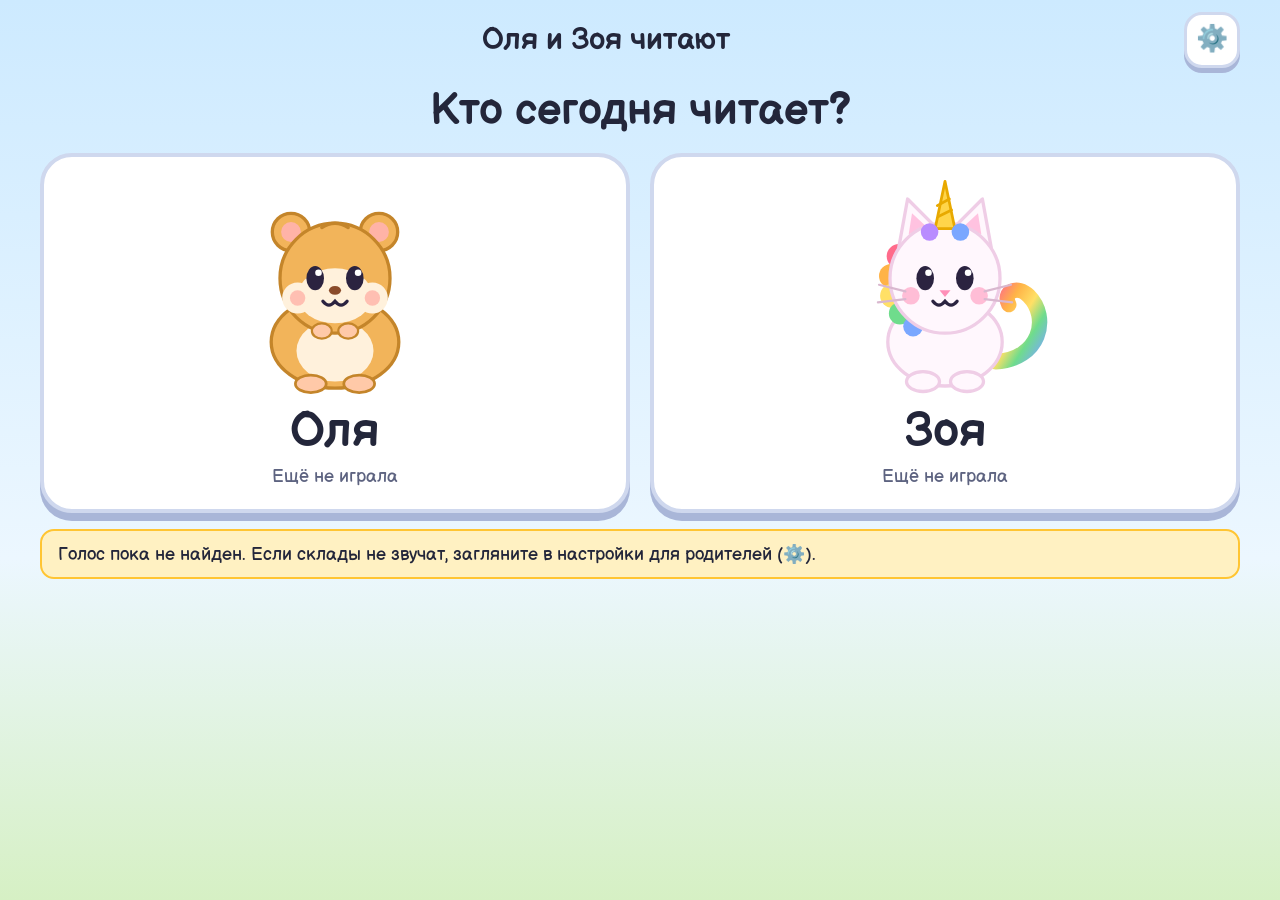
==== index.html @ c6ba05d4 "Add family reading game for Olya and Zoya, rewrite spec as family version The spec drops payment, ac" ====
<!doctype html>
<html lang="ru">
<head>
<meta charset="utf-8">
<meta name="viewport" content="width=device-width, initial-scale=1, viewport-fit=cover">
<meta name="theme-color" content="#cdeaff">
<meta name="apple-mobile-web-app-capable" content="yes">
<title>Оля и Зоя читают</title>
<link rel="preconnect" href="https://fonts.googleapis.com">
<link rel="preconnect" href="https://fonts.gstatic.com" crossorigin>
<link rel="stylesheet" href="https://fonts.googleapis.com/css2?family=Andika:wght@400;700&family=Balsamiq+Sans:wght@400;700&display=swap">
<link rel="stylesheet" href="css/game.css">
</head>
<body>
<div id="app"></div>
<script src="js/sklady.js"></script>
<script src="js/words.js"></script>
<script src="js/levels.js"></script>
<script src="js/audio.js"></script>
<script src="js/store.js"></script>
<script src="js/characters.js"></script>
<script src="js/app.js"></script>
</body>
</html>
---- css/game.css ----
/* Layout: игровой стол — слева друг с тарелкой, справа рамка с кубиками-складами и картинки-тарелки; на узком экране всё в столбик. */
:root {
  color-scheme: light;
  --sky: #cdeaff;
  --sky-low: #ecf7ff;
  --meadow: #d6f0c4;
  --ink: #23263a;
  --ink-soft: #5d6380;
  --paper: #ffffff;
  --edge: #cfd8ee;
  --edge-deep: #a9b6d8;
  --sun: #ffc533;
  --sun-deep: #df9800;
  --sun-soft: #fff1c2;
  --berry: #ff5c8a;
  --berry-deep: #d13a67;
  --grass: #3db36a;
  --grass-deep: #23874a;
  --cube: #fffaf0;
  --cube-edge: #e8cc94;
  --cube-deep: #c9a463;
  --leaf-1: #15803d;
  --leaf-2: #5f9a0c;
  --stress: #111111;
  --danger: #c62f2f;
  --font-ui: 'Balsamiq Sans', 'Comic Sans MS', 'Chalkboard SE', 'Trebuchet MS', sans-serif;
  --font-read: 'Andika', 'Trebuchet MS', Verdana, sans-serif;
  --font-emoji: 'Apple Color Emoji', 'Segoe UI Emoji', 'Noto Color Emoji', sans-serif;
  --radius: 22px;
}

html, body { height: 100%; }
[hidden] { display: none !important; }

body {
  margin: 0;
  background: var(--sky-low) linear-gradient(180deg, var(--sky) 0%, var(--sky-low) 62%, var(--meadow) 100%) no-repeat fixed;
  color: var(--ink);
  font-family: var(--font-ui);
  font-size: 18px;
  padding-left: max(16px, env(safe-area-inset-left, 0px));
  padding-right: max(16px, env(safe-area-inset-right, 0px));
  -webkit-tap-highlight-color: transparent;
  -webkit-user-select: none;
  user-select: none;
  touch-action: manipulation;
  overflow-x: hidden;
}

#app { height: 100%; }

button, input, select { font: inherit; color: inherit; }
button { cursor: pointer; touch-action: manipulation; }
button:focus-visible, input:focus-visible, select:focus-visible { outline: 4px solid var(--berry); outline-offset: 3px; }
input, select { -webkit-user-select: auto; user-select: auto; }

.screen {
  max-width: 1200px;
  margin: 0 auto;
  min-height: 100%;
  box-sizing: border-box;
  padding-block: 12px 24px;
  display: flex;
  flex-direction: column;
  gap: 16px;
}

/* ---------- верхняя панель ---------- */
.topbar { display: flex; align-items: center; gap: 12px; }
.brand { font-weight: 700; font-size: clamp(22px, 3.2vw, 30px); flex: 1; text-align: center; text-wrap: balance; }
.topbar-gap { width: 56px; flex: none; }
.icon-btn {
  flex: none;
  width: 56px; height: 56px;
  border-radius: 18px;
  border: 3px solid var(--edge);
  background: var(--paper);
  box-shadow: 0 5px 0 var(--edge-deep);
  font-size: 26px; line-height: 1;
  display: grid; place-items: center;
  transition: transform .08s, box-shadow .08s;
}
.icon-btn:active { transform: translateY(4px); box-shadow: 0 1px 0 var(--edge-deep); }
.icon-btn--small { width: 48px; height: 48px; font-size: 22px; }

.screen-title { margin: 0; text-align: center; font-size: clamp(28px, 4.5vw, 44px); text-wrap: balance; }
.lead { margin: 0; text-align: center; color: var(--ink-soft); font-size: clamp(17px, 2.2vw, 21px); text-wrap: balance; }
.note { margin: 0; padding: 12px 16px; background: var(--sun-soft); border: 2px solid var(--sun); border-radius: 14px; color: var(--ink); }
.muted { color: var(--ink-soft); }

/* ---------- кнопки ---------- */
.btn {
  border: 3px solid var(--edge);
  background: var(--paper);
  border-radius: 18px;
  padding: 14px 22px;
  font-weight: 700;
  font-size: 20px;
  box-shadow: 0 5px 0 var(--edge-deep);
  transition: transform .08s, box-shadow .08s;
}
.btn:active { transform: translateY(4px); box-shadow: 0 1px 0 var(--edge-deep); }
.btn--primary { background: var(--sun); border-color: var(--sun-deep); box-shadow: 0 5px 0 var(--sun-deep); }
.btn--primary:active { box-shadow: 0 1px 0 var(--sun-deep); }
.btn--small { padding: 8px 14px; font-size: 16px; border-radius: 14px; }
.btn--danger { background: var(--danger); border-color: var(--danger); color: var(--paper); box-shadow: 0 5px 0 #8f1f1f; }

/* ---------- кубики-склады ---------- */
.mini-cubes { display: inline-flex; flex-wrap: wrap; gap: 4px; justify-content: center; }
.mini-cube {
  font-family: var(--font-read); font-weight: 700; font-size: 20px; line-height: 1;
  padding: 6px 7px 8px; min-width: 1.4em; text-align: center;
  background: var(--cube); border: 2px solid var(--cube-edge); border-radius: 8px;
  box-shadow: 0 3px 0 var(--cube-deep);
}
.mini-cube--stress { color: var(--stress); }
.mini-cube--g1 { color: var(--leaf-1); }
.mini-cube--g2 { color: var(--leaf-2); }

.cube {
  font-family: var(--font-read);
  font-weight: 700;
  font-size: clamp(26px, 6vw, 80px);
  font-size: clamp(26px, min(calc(80cqi / (var(--count, 2) * 2.25)), 13vh), 88px);
  line-height: 1;
  min-width: 1.5em;
  padding: .26em .2em .32em;
  background: var(--cube);
  border: 3px solid var(--cube-edge);
  border-radius: .22em;
  box-shadow: 0 .09em 0 var(--cube-deep);
  transition: transform .12s, background-color .12s, box-shadow .12s;
}
.cube:active { transform: translateY(.06em); box-shadow: 0 .03em 0 var(--cube-deep); }
.cube--stress { color: var(--stress); }
.cube--g1 { color: var(--leaf-1); }
.cube--g2 { color: var(--leaf-2); }
.cube.is-speaking { background: var(--sun-soft); border-color: var(--sun); transform: translateY(-.08em) scale(1.06); }
.cube--solo { font-size: clamp(64px, 20vh, 150px); min-width: 1.9em; }

/* ---------- профили ---------- */
.profiles { display: grid; grid-template-columns: repeat(auto-fit, minmax(240px, 1fr)); gap: 20px; }
.profile-card {
  display: flex; flex-direction: column; align-items: center; gap: 6px;
  padding: 20px 16px 22px;
  background: var(--paper);
  border: 4px solid var(--edge);
  border-radius: 32px;
  box-shadow: 0 8px 0 var(--edge-deep);
  transition: transform .1s, box-shadow .1s;
}
.profile-card:active { transform: translateY(6px); box-shadow: 0 2px 0 var(--edge-deep); }
.profile-critter { width: min(220px, 60%); display: block; }
.profile-name { font-size: clamp(34px, 5vw, 48px); font-weight: 700; }
.profile-meta { color: var(--ink-soft); }

/* ---------- персонаж ---------- */
.critter { position: relative; width: 100%; }
.critter-svg { display: block; width: 100%; height: auto; overflow: visible; transform-origin: 50% 92%; animation: breathe 3.2s ease-in-out infinite; }
.critter .eyes-happy, .critter .eyes-squint, .critter .mouth-open, .critter .mouth-yuck { display: none; }
.critter.is-eat .mouth-smile, .critter.is-party .mouth-smile, .critter.is-yuck .mouth-smile { display: none; }
.critter.is-eat .mouth-open, .critter.is-party .mouth-open { display: inline; }
.critter.is-eat .mouth-open { transform-box: fill-box; transform-origin: center; animation: chomp .22s ease-in-out 6 alternate; }
.critter.is-eat .critter-svg { animation: munch .45s ease-in-out 3; }
.critter.is-yuck .eyes-open, .critter.is-oops .eyes-open, .critter.is-party .eyes-open { display: none; }
.critter.is-yuck .eyes-squint, .critter.is-oops .eyes-squint { display: inline; }
.critter.is-yuck .mouth-yuck { display: inline; }
.critter.is-yuck .critter-svg { animation: shake .4s ease-in-out 3; filter: saturate(.7) hue-rotate(40deg); }
.critter.is-oops .critter-svg { animation: shake .4s ease-in-out 2; }
.critter.is-party .eyes-happy { display: inline; }
.critter.is-party .critter-svg, .critter.is-party .critter-photo { animation: hop .5s ease-in-out 4; }
.critter-mood { display: none; }
.critter--photo .critter-mood {
  display: block; position: absolute; right: -4%; top: -6%;
  font-family: var(--font-emoji); font-size: clamp(32px, 6vmin, 56px); line-height: 1;
}
.critter-photo {
  display: block; width: 100%; aspect-ratio: 1; object-fit: cover; border-radius: 50%;
  border: 6px solid var(--paper); box-shadow: 0 8px 0 var(--edge-deep);
  box-sizing: border-box; background: var(--paper);
  transform-origin: 50% 90%; animation: breathe 3.2s ease-in-out infinite;
}
.critter--photo.is-eat .critter-photo { animation: munch .45s ease-in-out 3; }
.critter--photo.is-yuck .critter-photo, .critter--photo.is-oops .critter-photo { animation: shake .4s ease-in-out 3; }

.critter-zone { position: relative; display: grid; place-items: center; }
.bubble {
  position: absolute; left: 50%; top: 0; z-index: 5;
  transform: translate(-50%, -55%) scale(.85);
  opacity: 0; pointer-events: none;
  width: max-content; max-width: min(300px, 80vw);
  padding: 10px 16px;
  background: var(--paper);
  border: 3px solid var(--edge);
  border-radius: 20px;
  box-shadow: 0 5px 0 var(--edge-deep);
  font-size: clamp(15px, 2.2vmin, 20px);
  text-align: center;
  transition: opacity .2s, transform .2s;
}
.bubble.is-on { opacity: 1; transform: translate(-50%, -55%) scale(1); }
.critter-zone--menu .bubble { left: 0; transform: translate(0, -60%) scale(.85); transform-origin: left bottom; }
.critter-zone--menu .bubble.is-on { transform: translate(0, -60%) scale(1); }
.plate {
  position: absolute; left: 50%; bottom: -2%; transform: translateX(-50%);
  width: 64%; aspect-ratio: 4 / 1;
  background: radial-gradient(ellipse at 50% 40%, var(--paper) 55%, var(--edge) 56%, var(--edge) 70%, transparent 71%);
  display: grid; place-items: center;
  font-family: var(--font-emoji); font-size: clamp(22px, 4vmin, 38px); line-height: 1;
  z-index: -1;
}
.plate.is-on { animation: pop .4s ease-out; }

/* ---------- меню ---------- */
.menu-hero { display: grid; grid-template-columns: minmax(160px, 260px) 1fr; gap: 24px; align-items: center; padding-top: 64px; }
.critter-zone--menu .critter { width: 100%; }
.play-btn {
  display: flex; align-items: center; gap: 18px;
  padding: 22px 26px;
  text-align: left;
  background: var(--sun);
  border: 4px solid var(--sun-deep);
  border-radius: 32px;
  box-shadow: 0 8px 0 var(--sun-deep);
  transition: transform .1s, box-shadow .1s;
}
.play-btn:active { transform: translateY(6px); box-shadow: 0 2px 0 var(--sun-deep); }
.play-icon {
  flex: none; width: 72px; height: 72px; border-radius: 50%;
  background: var(--paper); display: grid; place-items: center;
  font-size: 34px; color: var(--sun-deep); padding-left: 6px; box-sizing: border-box;
}
.play-label { display: block; font-size: clamp(32px, 5vw, 46px); font-weight: 700; line-height: 1.05; }
.play-sub { display: block; font-size: clamp(16px, 2vw, 20px); margin-top: 4px; }

.sections { display: grid; grid-template-columns: repeat(auto-fit, minmax(190px, 1fr)); gap: 16px; }
.section-tile, .level-tile, .theme-tile {
  display: flex; flex-direction: column; align-items: center; justify-content: center; gap: 8px;
  padding: 18px 12px 16px;
  background: var(--paper);
  border: 3px solid var(--edge);
  border-radius: var(--radius);
  box-shadow: 0 6px 0 var(--edge-deep);
  text-align: center;
  position: relative;
  transition: transform .1s, box-shadow .1s;
}
.section-tile:active, .level-tile:active, .theme-tile:active { transform: translateY(5px); box-shadow: 0 1px 0 var(--edge-deep); }
.tile-title { font-weight: 700; font-size: 21px; line-height: 1.15; text-wrap: balance; }
.tile-meta { color: var(--ink-soft); font-size: 16px; }
.tile-emoji { font-family: var(--font-emoji); font-size: 30px; line-height: 1.1; letter-spacing: 2px; }

/* ---------- уровни и темы ---------- */
.level-grid { display: grid; grid-template-columns: repeat(auto-fill, minmax(180px, 1fr)); gap: 16px; }
.level-num {
  position: absolute; left: 10px; top: 10px;
  width: 32px; height: 32px; border-radius: 50%;
  background: var(--sky); display: grid; place-items: center;
  font-weight: 700; font-size: 17px; font-variant-numeric: tabular-nums;
}
.level-tile { padding-top: 26px; min-height: 160px; }
.level-tile.is-next { border-color: var(--sun-deep); box-shadow: 0 6px 0 var(--sun-deep), 0 0 0 6px var(--sun-soft); }
.level-tile.is-next::after {
  content: 'дальше'; position: absolute; right: 10px; top: 10px;
  background: var(--sun); border-radius: 10px; padding: 2px 8px; font-size: 14px; font-weight: 700;
}
.stars { display: inline-flex; gap: 2px; font-size: 26px; line-height: 1; }
.star { color: var(--edge); }
.star.is-on { color: var(--sun); text-shadow: 0 2px 0 var(--sun-deep); }

.theme-grid { display: grid; grid-template-columns: repeat(auto-fill, minmax(150px, 1fr)); gap: 14px; }
.theme-emoji { font-family: var(--font-emoji); font-size: 54px; line-height: 1; }
.theme-tile.is-done { border-color: var(--grass); box-shadow: 0 6px 0 var(--grass-deep); }

/* ---------- игра ---------- */
.screen--game {
  height: 100%; min-height: 0;
  display: grid; grid-template-rows: auto 1fr; gap: 8px;
  padding-block: 10px 14px;
}
.game-top { display: flex; align-items: center; gap: 12px; }
.progress { flex: 1; display: flex; justify-content: center; gap: 8px; flex-wrap: wrap; }
.dot { width: 16px; height: 16px; border-radius: 50%; background: var(--paper); border: 3px solid var(--edge); }
.dot.is-done { background: var(--grass); border-color: var(--grass-deep); }
.dot.is-now { background: var(--sun); border-color: var(--sun-deep); transform: scale(1.2); }

.stage {
  min-height: 0;
  display: grid;
  grid-template-columns: minmax(140px, 30%) minmax(0, 1fr);
  gap: clamp(12px, 3vw, 36px);
  align-items: center;
}
.critter-zone--game { padding-top: 40px; }
.critter-zone--game .critter-wrap { position: relative; isolation: isolate; width: min(100%, 38vh); }
.reading {
  container-type: inline-size;
  min-width: 0;
  display: grid;
  gap: clamp(14px, 4vh, 36px);
  align-content: center;
}
.frame {
  position: relative;
  justify-self: center;
  display: flex; flex-wrap: wrap; justify-content: center; align-items: flex-end;
  gap: clamp(4px, 1.2cqi, 12px);
  padding: clamp(12px, 2.4vh, 22px) clamp(14px, 3cqi, 28px) clamp(18px, 3vh, 28px);
  background: var(--paper);
  border: 4px dashed var(--edge);
  border-radius: 30px;
  max-width: 100%;
  box-sizing: border-box;
}
.frame.is-hint .cube { animation: nudge .5s ease-in-out 2; }
.options {
  --cols: 3;
  justify-self: center;
  width: min(100%, calc(var(--cols) * 27vh));
  display: grid;
  grid-template-columns: repeat(var(--cols), minmax(0, 1fr));
  gap: clamp(10px, 2.2vmin, 22px);
  position: relative;
}
.options--2 { --cols: 2; }
.options--4 { --cols: 4; }
.card {
  position: relative;
  aspect-ratio: 1;
  display: grid; place-items: center;
  background: var(--paper);
  border: 4px solid var(--edge);
  border-radius: 26px;
  box-shadow: 0 7px 0 var(--edge-deep);
  padding: 0;
  transition: transform .12s, box-shadow .12s, opacity .25s;
}
.card:active { transform: translateY(5px); box-shadow: 0 2px 0 var(--edge-deep); }
.card-emoji { font-family: var(--font-emoji); font-size: clamp(40px, 14cqi, 120px); font-size: clamp(40px, min(calc(52cqi / var(--cols)), 16vh), 120px); line-height: 1; }
.card-caption {
  position: absolute; left: 0; right: 0; bottom: 6%;
  font-family: var(--font-read); font-size: clamp(14px, 2.6vmin, 24px); color: var(--ink);
  opacity: 0; transition: opacity .2s;
}
.card-caption b { color: var(--berry-deep); }
.card.is-right { border-color: var(--grass); box-shadow: 0 7px 0 var(--grass-deep), 0 0 0 6px rgba(61, 179, 106, .25); animation: pop .45s ease-out; }
.card.is-right .card-caption { opacity: 1; }
.card.is-right .card-emoji { transform: translateY(-14%); transition: transform .2s; }
.card.is-wrong { animation: shake .4s ease-in-out; opacity: .4; }
.options.is-solved .card:not(.is-right) { opacity: .3; transform: scale(.94); }
.card.is-glow { border-color: var(--sun-deep); animation: glow .9s ease-in-out infinite alternate; }

.is-enter { animation: rise .35s ease-out; }

.hand {
  position: absolute; left: 50%; z-index: 4;
  font-family: var(--font-emoji); font-size: clamp(44px, 7vmin, 64px); line-height: 1;
  pointer-events: none;
  animation: tap 1s ease-in-out infinite;
}
.frame .hand { bottom: -44px; }
.options .hand { top: -46px; }

.flyer {
  position: fixed; left: 0; top: 0; z-index: 50;
  font-family: var(--font-emoji); font-size: clamp(48px, 9vmin, 80px); line-height: 1;
  pointer-events: none;
}
.flyer--bug { font-size: clamp(36px, 6vmin, 56px); }

.confirm { position: fixed; inset: 0; z-index: 60; background: rgba(35, 38, 58, .45); display: grid; place-items: center; padding: 16px; }
.confirm-box { background: var(--paper); border-radius: 28px; padding: 24px; text-align: center; max-width: 420px; box-shadow: 0 10px 0 var(--edge-deep); }
.confirm-box p { font-size: 26px; font-weight: 700; margin: 0 0 18px; }
.confirm-actions { display: flex; gap: 12px; justify-content: center; flex-wrap: wrap; }

/* ---------- итог ---------- */
.screen--result { justify-content: center; align-items: center; text-align: center; }
.critter-zone--result { width: min(280px, 60vw); padding-top: 50px; }
.result-stars .stars { font-size: clamp(54px, 9vw, 80px); gap: 8px; }
.result-stars .star.is-on { animation: pop .5s ease-out backwards; }
.result-stars .star:nth-child(2) { animation-delay: .15s; }
.result-stars .star:nth-child(3) { animation-delay: .3s; }
.result-actions { display: flex; gap: 14px; flex-wrap: wrap; justify-content: center; }

/* ---------- таблица складов ---------- */
.tabs { display: flex; gap: 10px; justify-content: center; flex-wrap: wrap; }
.tab {
  padding: 10px 18px; border-radius: 16px; border: 3px solid var(--edge); background: var(--paper);
  font-weight: 700; font-size: 18px; box-shadow: 0 4px 0 var(--edge-deep);
}
.tab.is-on { background: var(--sun); border-color: var(--sun-deep); box-shadow: 0 4px 0 var(--sun-deep); }
.table-hint {
  min-height: 56px; display: flex; align-items: center; justify-content: center; gap: 8px;
  font-family: var(--font-read); font-size: clamp(20px, 3vw, 30px); text-align: center;
}
.table-hint b { color: var(--berry-deep); }
.hint-emoji { font-family: var(--font-emoji); font-size: 1.4em; }
.table-wrap { overflow-x: auto; display: flex; justify-content: center; }
.sklad-table { border-collapse: separate; border-spacing: 6px; }
.sklad-table th { font-family: var(--font-read); font-size: 20px; color: var(--ink-soft); padding: 0 4px; }
.cell {
  font-family: var(--font-read); font-weight: 700; font-size: clamp(20px, 3.4vw, 30px);
  min-width: 2.5em; padding: 8px 6px 10px;
  background: var(--cube); border: 2px solid var(--cube-edge); border-radius: 10px;
  box-shadow: 0 4px 0 var(--cube-deep);
}
.cell--vowel { color: var(--berry-deep); }
.cell.is-speaking { background: var(--sun-soft); border-color: var(--sun); }

/* ---------- кладовая ---------- */
.pantry-grid { display: grid; grid-template-columns: repeat(auto-fill, minmax(120px, 1fr)); gap: 12px; }
.pantry-item {
  display: flex; flex-direction: column; align-items: center; gap: 4px;
  padding: 14px 8px; background: var(--paper); border: 3px solid var(--edge); border-radius: 18px;
}
.pantry-item.is-empty { opacity: .5; border-style: dashed; }
.pantry-emoji { font-family: var(--font-emoji); font-size: 44px; line-height: 1; }
.pantry-name { font-size: 16px; text-align: center; }
.pantry-count { font-size: 15px; color: var(--ink-soft); font-variant-numeric: tabular-nums; }

/* ---------- родительский контроль ---------- */
.gate-dots { display: flex; gap: 12px; justify-content: center; }
.gate-dots .dot { width: 22px; height: 22px; }
.keypad { display: grid; grid-template-columns: repeat(3, 84px); gap: 12px; justify-content: center; }
.key {
  height: 84px; border-radius: 20px; border: 3px solid var(--edge); background: var(--paper);
  box-shadow: 0 5px 0 var(--edge-deep); font-size: 34px; font-weight: 700;
}
.key:active { transform: translateY(4px); box-shadow: 0 1px 0 var(--edge-deep); }

/* ---------- родительский раздел ---------- */
.screen--parents, .screen--parents input, .screen--parents select { -webkit-user-select: text; user-select: text; }
.parents-body { display: grid; grid-template-columns: repeat(auto-fit, minmax(300px, 1fr)); gap: 18px; align-items: start; }
.help { grid-column: 1 / -1; display: grid; grid-template-columns: repeat(auto-fit, minmax(280px, 1fr)); gap: 14px; }
.panel {
  margin: 0; min-width: 0;
  background: var(--paper); border: 3px solid var(--edge); border-radius: var(--radius);
  padding: 18px; display: flex; flex-direction: column; gap: 12px;
  font-family: var(--font-read); font-size: 17px; line-height: 1.45;
}
.panel h2 { margin: 0; font-family: var(--font-ui); font-size: 24px; }
.panel h3 { margin: 6px 0 0; font-family: var(--font-ui); font-size: 18px; }
.panel p { margin: 0; }
.panel legend { font-family: var(--font-ui); font-weight: 700; font-size: 24px; padding: 0 8px; }
.panel-head { display: flex; align-items: center; gap: 14px; }
.panel-head .critter { width: 72px; flex: none; }
.facts { margin: 0; display: grid; grid-template-columns: repeat(auto-fit, minmax(120px, 1fr)); gap: 10px; }
.facts div { background: var(--sky-low); border-radius: 14px; padding: 8px 12px; }
.facts dt { font-size: 14px; color: var(--ink-soft); }
.facts dd { margin: 0; font-family: var(--font-ui); font-size: 22px; font-weight: 700; font-variant-numeric: tabular-nums; }
.days { display: grid; grid-template-columns: repeat(14, 1fr); gap: 4px; max-width: 420px; }
.day { aspect-ratio: 1; border-radius: 5px; background: var(--edge); }
.day.is-on { background: var(--grass); }
.chips { display: flex; flex-wrap: wrap; gap: 8px; }
.chip { background: var(--sun-soft); border: 2px solid var(--sun); border-radius: 12px; padding: 3px 10px; }
.field { display: grid; gap: 4px; }
.field > span { font-size: 15px; color: var(--ink-soft); }
.field input:not([type]), .field input[type="file"], .field select {
  padding: 10px 12px; border-radius: 12px; border: 2px solid var(--edge); background: var(--paper); font-size: 17px; min-width: 0; max-width: 100%;
}
.field input[type="range"] { width: 100%; accent-color: var(--sun-deep); }
.check { display: flex; gap: 10px; align-items: flex-start; }
.check input { width: 22px; height: 22px; margin-top: 2px; accent-color: var(--grass-deep); flex: none; }
.row-actions { display: flex; flex-wrap: wrap; gap: 10px; align-items: center; }
.confirm-inline { display: inline-flex; flex-wrap: wrap; gap: 8px; align-items: center; }

/* ---------- узкие и вертикальные экраны ---------- */
@media (max-aspect-ratio: 1/1) {
  .stage { grid-template-columns: minmax(0, 1fr); grid-template-rows: auto 1fr; align-items: start; }
  .critter-zone--game { display: flex; align-items: center; justify-content: center; gap: 12px; padding-top: 0; }
  .critter-zone--game .critter-wrap { width: min(32vw, 20vh); flex: none; }
  .critter-zone--game .bubble { position: static; transform: none; flex: 0 1 auto; width: auto; min-width: 0; max-width: 60%; }
  .critter-zone--game .bubble.is-on { opacity: 1; transform: none; }
  .options--4 { --cols: 2; }
  .options { width: min(100%, calc(var(--cols) * 24vh)); }
}
@media (max-width: 640px) {
  .menu-hero { grid-template-columns: 1fr; justify-items: center; }
  .critter-zone--menu { width: min(220px, 60vw); }
  .critter-zone--menu .bubble { left: 50%; transform: translate(-50%, -60%) scale(.85); transform-origin: center bottom; }
  .critter-zone--menu .bubble.is-on { transform: translate(-50%, -60%) scale(1); }
  .play-btn { width: 100%; }
  .sections { grid-template-columns: repeat(2, minmax(0, 1fr)); }
  .level-grid { grid-template-columns: repeat(2, minmax(0, 1fr)); }
  .theme-grid { grid-template-columns: repeat(2, minmax(0, 1fr)); }
  .keypad { grid-template-columns: repeat(3, 72px); }
  .key { height: 72px; }
}
@media (max-height: 520px) and (min-aspect-ratio: 1/1) {
  .critter-zone--game { padding-top: 24px; }
  .screen--game { padding-block: 6px 8px; }
  .icon-btn--small { width: 42px; height: 42px; }
}

/* ---------- анимации ---------- */
@keyframes breathe { 0%, 100% { transform: scale(1, 1); } 50% { transform: scale(1.02, .98); } }
@keyframes munch { 0%, 100% { transform: scale(1, 1); } 50% { transform: scale(1.06, .94) translateY(4px); } }
@keyframes chomp { from { transform: scaleY(1); } to { transform: scaleY(.25); } }
@keyframes shake { 0%, 100% { transform: translateX(0); } 25% { transform: translateX(-8px) rotate(-3deg); } 75% { transform: translateX(8px) rotate(3deg); } }
@keyframes hop { 0%, 100% { transform: translateY(0); } 40% { transform: translateY(-16%); } }
@keyframes pop { 0% { transform: scale(.6); } 60% { transform: scale(1.12); } 100% { transform: scale(1); } }
@keyframes glow { from { box-shadow: 0 7px 0 var(--sun-deep), 0 0 0 4px var(--sun-soft); } to { box-shadow: 0 7px 0 var(--sun-deep), 0 0 0 12px var(--sun); } }
@keyframes nudge { 0%, 100% { transform: translateY(0); } 50% { transform: translateY(-10px); } }
@keyframes rise { from { transform: translateY(16px); opacity: 0; } to { transform: none; opacity: 1; } }
@keyframes tap { 0%, 100% { transform: translate(-50%, 0); } 50% { transform: translate(-50%, -12px); } }

@media (prefers-reduced-motion: reduce) {
  *, *::before, *::after { animation-duration: .01ms !important; animation-iteration-count: 1 !important; transition-duration: .01ms !important; }
}
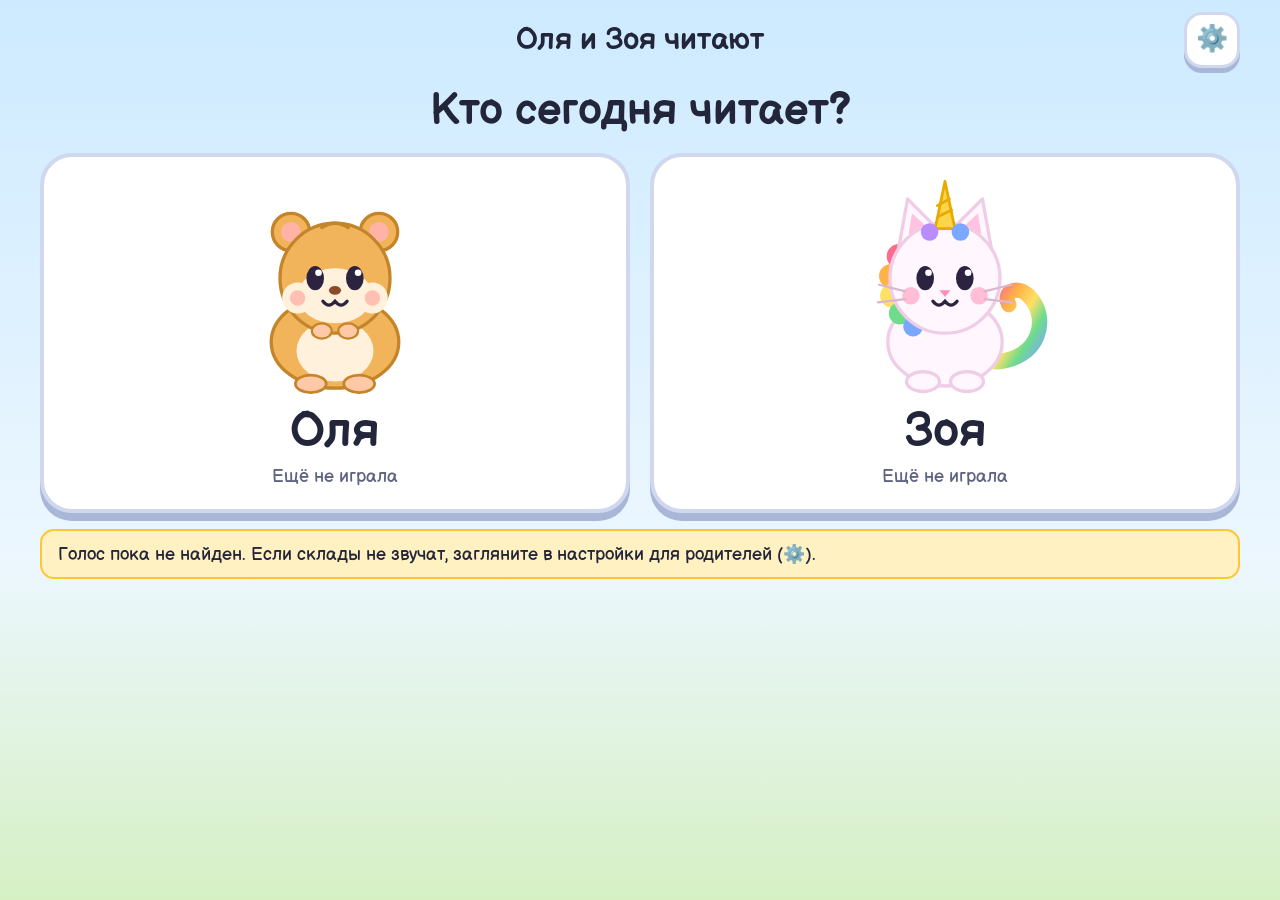
==== commit b24c82a1: "Add placement check, balloon and train games, map, rewards and sounds Zoya does not know letters yet" ====
--- a/index.html
+++ b/index.html
@@ -19,6 +19,12 @@
 <script src="js/audio.js"></script>
 <script src="js/store.js"></script>
 <script src="js/characters.js"></script>
-<script src="js/app.js"></script>
+<script src="js/core.js"></script>
+<script src="js/screen-home.js"></script>
+<script src="js/screen-play.js"></script>
+<script src="js/screen-check.js"></script>
+<script src="js/screen-extras.js"></script>
+<script src="js/screen-parents.js"></script>
+<script src="js/main.js"></script>
 </body>
 </html>
--- a/css/game.css
+++ b/css/game.css
@@ -23,6 +23,14 @@
   --leaf-2: #5f9a0c;
   --stress: #111111;
   --danger: #c62f2f;
+  --pink: #ff7aa8;
+  --lemon: #ffd23f;
+  --blue: #5cb8ff;
+  --mint: #6fd08c;
+  --grape: #b48cff;
+  --sand: #ecd7aa;
+  --rail: #9c7a55;
+  --wheel: #3a3f55;
   --font-ui: 'Balsamiq Sans', 'Comic Sans MS', 'Chalkboard SE', 'Trebuchet MS', sans-serif;
   --font-read: 'Andika', 'Trebuchet MS', Verdana, sans-serif;
   --font-emoji: 'Apple Color Emoji', 'Segoe UI Emoji', 'Noto Color Emoji', sans-serif;
@@ -155,7 +163,7 @@
 .profile-meta { color: var(--ink-soft); }
 
 /* ---------- персонаж ---------- */
-.critter { position: relative; width: 100%; }
+.critter { position: relative; width: 100%; container-type: inline-size; }
 .critter-svg { display: block; width: 100%; height: auto; overflow: visible; transform-origin: 50% 92%; animation: breathe 3.2s ease-in-out infinite; }
 .critter .eyes-happy, .critter .eyes-squint, .critter .mouth-open, .critter .mouth-yuck { display: none; }
 .critter.is-eat .mouth-smile, .critter.is-party .mouth-smile, .critter.is-yuck .mouth-smile { display: none; }
@@ -199,8 +207,8 @@
   transition: opacity .2s, transform .2s;
 }
 .bubble.is-on { opacity: 1; transform: translate(-50%, -55%) scale(1); }
-.critter-zone--menu .bubble { left: 0; transform: translate(0, -60%) scale(.85); transform-origin: left bottom; }
-.critter-zone--menu .bubble.is-on { transform: translate(0, -60%) scale(1); }
+.critter-zone--menu .bubble, .critter-zone--result .bubble, .critter-zone--check .bubble { max-width: min(280px, 80vw); transform: translate(-50%, -30%) scale(.85); }
+.critter-zone--menu .bubble.is-on, .critter-zone--result .bubble.is-on, .critter-zone--check .bubble.is-on { transform: translate(-50%, -30%) scale(1); }
 .plate {
   position: absolute; left: 50%; bottom: -2%; transform: translateX(-50%);
   width: 64%; aspect-ratio: 4 / 1;
@@ -212,7 +220,6 @@
 .plate.is-on { animation: pop .4s ease-out; }
 
 /* ---------- меню ---------- */
-.menu-hero { display: grid; grid-template-columns: minmax(160px, 260px) 1fr; gap: 24px; align-items: center; padding-top: 64px; }
 .critter-zone--menu .critter { width: 100%; }
 .play-btn {
   display: flex; align-items: center; gap: 18px;
@@ -233,7 +240,6 @@
 .play-label { display: block; font-size: clamp(32px, 5vw, 46px); font-weight: 700; line-height: 1.05; }
 .play-sub { display: block; font-size: clamp(16px, 2vw, 20px); margin-top: 4px; }
 
-.sections { display: grid; grid-template-columns: repeat(auto-fit, minmax(190px, 1fr)); gap: 16px; }
 .section-tile, .level-tile, .theme-tile {
   display: flex; flex-direction: column; align-items: center; justify-content: center; gap: 8px;
   padding: 18px 12px 16px;
@@ -413,7 +419,8 @@
   display: flex; flex-direction: column; align-items: center; gap: 4px;
   padding: 14px 8px; background: var(--paper); border: 3px solid var(--edge); border-radius: 18px;
 }
-.pantry-item.is-empty { opacity: .5; border-style: dashed; }
+.pantry-item.is-empty { border-style: dashed; background: rgba(255, 255, 255, .5); }
+.pantry-item.is-empty .pantry-emoji { filter: brightness(0) opacity(.18); }
 .pantry-emoji { font-family: var(--font-emoji); font-size: 44px; line-height: 1; }
 .pantry-name { font-size: 16px; text-align: center; }
 .pantry-count { font-size: 15px; color: var(--ink-soft); font-variant-numeric: tabular-nums; }
@@ -475,12 +482,9 @@
   .options { width: min(100%, calc(var(--cols) * 24vh)); }
 }
 @media (max-width: 640px) {
-  .menu-hero { grid-template-columns: 1fr; justify-items: center; }
-  .critter-zone--menu { width: min(220px, 60vw); }
-  .critter-zone--menu .bubble { left: 50%; transform: translate(-50%, -60%) scale(.85); transform-origin: center bottom; }
-  .critter-zone--menu .bubble.is-on { transform: translate(-50%, -60%) scale(1); }
+    .critter-zone--menu { width: min(220px, 60vw); }
+
   .play-btn { width: 100%; }
-  .sections { grid-template-columns: repeat(2, minmax(0, 1fr)); }
   .level-grid { grid-template-columns: repeat(2, minmax(0, 1fr)); }
   .theme-grid { grid-template-columns: repeat(2, minmax(0, 1fr)); }
   .keypad { grid-template-columns: repeat(3, 72px); }
@@ -507,3 +511,325 @@
 @media (prefers-reduced-motion: reduce) {
   *, *::before, *::after { animation-duration: .01ms !important; animation-iteration-count: 1 !important; transition-duration: .01ms !important; }
 }
+
+/* =====================================================================
+   Версия 2: карта-дорожка, шарики, паровозик, подарки, альбом, гардероб, проверка
+   ===================================================================== */
+
+.visually-hidden { position: absolute; width: 1px; height: 1px; overflow: hidden; clip: rect(0 0 0 0); white-space: nowrap; }
+.btn--big { font-size: 24px; padding: 16px 28px; border-radius: 22px; }
+.btn--yes { background: var(--grass); color: var(--paper); border-color: var(--grass-deep); box-shadow: 0 5px 0 var(--grass-deep); }
+.btn--yes:active { box-shadow: 0 1px 0 var(--grass-deep); }
+
+.badges { display: flex; gap: 6px; flex: none; }
+.badge {
+  background: var(--paper); border: 3px solid var(--edge); border-radius: 14px;
+  padding: 6px 10px; font-weight: 700; font-size: 18px; white-space: nowrap; font-variant-numeric: tabular-nums;
+}
+.badge--sun { border-color: var(--sun); background: var(--sun-soft); }
+
+/* ---------- персонаж: наряды и картинки состояний ---------- */
+.acc { position: absolute; z-index: 2; transform: translate(-50%, -50%); font-family: var(--font-emoji); line-height: 1; pointer-events: none; }
+.acc--head { transform: translate(-50%, -50%) rotate(12deg); }
+.critter--photo .ph-eat, .critter--photo .ph-yuck, .critter--photo .ph-happy { position: absolute; inset: 0; display: none; animation: none; }
+.critter--photo.is-eat .ph-eat, .critter--photo.is-yuck .ph-yuck, .critter--photo.is-oops .ph-yuck, .critter--photo.is-party .ph-happy { display: block; }
+
+/* ---------- карта ---------- */
+.map-layout { display: grid; grid-template-columns: minmax(250px, 330px) minmax(0, 1fr); gap: 24px; align-items: start; }
+.map-side { display: flex; flex-direction: column; gap: 16px; position: sticky; top: 12px; }
+.critter-zone--menu { width: min(220px, 70%); margin: 46px auto 0; }
+.play-btn { width: 100%; box-sizing: border-box; }
+.extras { display: grid; grid-template-columns: repeat(3, minmax(0, 1fr)); gap: 10px; }
+.extra {
+  position: relative; display: flex; flex-direction: column; align-items: center; gap: 2px;
+  padding: 10px 4px; background: var(--paper); border: 3px solid var(--edge); border-radius: 18px;
+  box-shadow: 0 4px 0 var(--edge-deep); font-weight: 700; font-size: 15px;
+}
+.extra:active { transform: translateY(3px); box-shadow: 0 1px 0 var(--edge-deep); }
+.extra-icon { font-family: var(--font-emoji); font-size: 30px; line-height: 1.1; }
+.extra-count {
+  position: absolute; top: -8px; right: -6px; min-width: 24px; padding: 2px 6px; box-sizing: border-box;
+  background: var(--berry); color: var(--paper); border-radius: 12px; font-size: 13px;
+}
+.map-main { min-width: 0; display: flex; flex-direction: column; gap: 12px; }
+.chapters { display: flex; gap: 10px; flex-wrap: wrap; justify-content: center; }
+.chapter {
+  display: inline-flex; align-items: center; gap: 8px; padding: 8px 14px;
+  background: var(--paper); border: 3px solid var(--edge); border-radius: 18px; box-shadow: 0 4px 0 var(--edge-deep);
+  font-weight: 700; font-size: 18px;
+}
+.chapter-icon { font-family: var(--font-emoji); font-size: 24px; line-height: 1; }
+.chapter-count { font-size: 14px; color: var(--ink-soft); font-variant-numeric: tabular-nums; }
+.chapter.is-on { background: var(--sun); border-color: var(--sun-deep); box-shadow: 0 4px 0 var(--sun-deep); }
+.chapter.is-on .chapter-count { color: var(--ink); }
+.chapter.is-complete:not(.is-on) { border-color: var(--grass); }
+.path-scroll {
+  max-height: calc(100vh - 220px); overflow-y: auto; overscroll-behavior: contain;
+  border-radius: 30px; border: 3px solid rgba(255, 255, 255, .8);
+  background:
+    radial-gradient(circle at 20% 30%, rgba(111, 208, 140, .22) 0 40px, transparent 41px),
+    radial-gradient(circle at 80% 70%, rgba(111, 208, 140, .22) 0 60px, transparent 61px),
+    rgba(255, 255, 255, .45);
+}
+.path { position: relative; }
+.road { position: absolute; inset: 0; width: 100%; height: 100%; }
+.road-base { fill: none; stroke: var(--sand); stroke-width: 30; stroke-linecap: round; }
+.road-dash { fill: none; stroke: var(--paper); stroke-width: 4; stroke-dasharray: 10 14; stroke-linecap: round; }
+.stop {
+  position: absolute; transform: translate(-50%, -50%); z-index: 1;
+  display: flex; flex-direction: column; align-items: center; gap: 3px;
+  background: none; border: 0; padding: 0;
+}
+.stop-dot {
+  width: 64px; height: 64px; border-radius: 50%; box-sizing: border-box;
+  background: var(--paper); border: 4px solid var(--edge); box-shadow: 0 5px 0 var(--edge-deep);
+  display: grid; place-items: center; font-weight: 700; font-size: 24px;
+  transition: transform .1s;
+}
+.stop:active .stop-dot { transform: translateY(4px); }
+.stop.is-done .stop-dot { background: var(--grass); border-color: var(--grass-deep); box-shadow: 0 5px 0 var(--grass-deep); color: var(--paper); }
+.stop.is-known .stop-dot { background: #c9f0d6; border-color: var(--grass); box-shadow: 0 5px 0 var(--grass); color: var(--grass-deep); }
+.stop.is-next .stop-dot { background: var(--sun); border-color: var(--sun-deep); box-shadow: 0 5px 0 var(--sun-deep), 0 0 0 8px rgba(255, 197, 51, .35); animation: pulse 1.4s ease-in-out infinite; }
+.stop-label { font-size: 13px; line-height: 1.2; background: rgba(255, 255, 255, .9); border-radius: 8px; padding: 2px 7px; max-width: 150px; text-align: center; }
+.stop .stars { font-size: 17px; }
+.stop-avatar { position: absolute; bottom: calc(100% - 22px); left: 50%; width: 62px; transform: translateX(-50%); pointer-events: none; animation: hopSmall 1.6s ease-in-out infinite; }
+.path-goal { position: absolute; transform: translate(-50%, -50%); font-family: var(--font-emoji); font-size: 40px; }
+
+/* ---------- игра: угощения за уровень, серия ---------- */
+.slots { flex: 1; display: flex; justify-content: center; gap: 6px; flex-wrap: wrap; }
+.slot {
+  width: 36px; height: 36px; box-sizing: border-box; border-radius: 50%;
+  border: 3px dashed var(--edge-deep); background: rgba(255, 255, 255, .6);
+  display: grid; place-items: center; font-family: var(--font-emoji); font-size: 20px; line-height: 1;
+}
+.slot.is-now { border-style: solid; border-color: var(--sun-deep); background: var(--sun-soft); }
+.slot.is-full { border-style: solid; border-color: var(--grass); background: var(--paper); }
+.slot.is-pop { animation: pop .4s ease-out; }
+.combo {
+  position: absolute; top: 2%; right: -8%; z-index: 3;
+  background: var(--berry); color: var(--paper); border-radius: 16px; padding: 4px 10px;
+  font-weight: 700; font-size: clamp(18px, 3vmin, 26px); opacity: 0; pointer-events: none;
+}
+.combo.is-on { animation: comboPop 1.9s ease-out; }
+
+/* ---------- шарики ---------- */
+.listen { display: grid; gap: clamp(14px, 3vh, 28px); justify-items: center; align-content: center; min-width: 0; }
+.ear {
+  display: flex; align-items: center; gap: 10px; padding: 12px 24px;
+  border-radius: 999px; background: var(--paper); border: 4px solid var(--edge); box-shadow: 0 6px 0 var(--edge-deep);
+  font-weight: 700; font-size: clamp(20px, 3vmin, 28px);
+}
+.ear:active { transform: translateY(4px); box-shadow: 0 2px 0 var(--edge-deep); }
+.ear-icon { font-family: var(--font-emoji); font-size: 1.5em; line-height: 1; animation: wiggle 2.4s ease-in-out infinite; }
+.balloons { display: flex; gap: clamp(14px, 3.5vw, 40px); justify-content: center; flex-wrap: wrap; padding: 10px 0 56px; }
+.balloon {
+  --bal: var(--pink);
+  position: relative;
+  width: clamp(96px, 19vmin, 170px); aspect-ratio: 5 / 6;
+  border: 0; padding: 0;
+  border-radius: 50% 50% 50% 50% / 56% 56% 44% 44%;
+  background: radial-gradient(circle at 32% 28%, rgba(255, 255, 255, .8) 0 7%, rgba(255, 255, 255, 0) 8%), var(--bal);
+  box-shadow: inset -10px -14px 0 rgba(0, 0, 0, .12);
+  animation: float 3.2s ease-in-out infinite;
+  animation-delay: var(--delay, 0s);
+}
+.balloon::before {
+  content: ''; position: absolute; left: 50%; bottom: -9px; transform: translateX(-50%);
+  border-left: 8px solid transparent; border-right: 8px solid transparent; border-bottom: 11px solid var(--bal);
+}
+.balloon::after { content: ''; position: absolute; left: 50%; top: calc(100% + 2px); width: 2px; height: 46px; background: rgba(35, 38, 58, .35); }
+.balloon--c0 { --bal: var(--pink); }
+.balloon--c1 { --bal: var(--lemon); }
+.balloon--c2 { --bal: var(--blue); }
+.balloon--c3 { --bal: var(--mint); }
+.balloon--c4 { --bal: var(--grape); }
+.balloon-text { font-family: var(--font-read); font-weight: 700; font-size: clamp(32px, 7vmin, 64px); color: var(--ink); text-shadow: 0 2px 0 rgba(255, 255, 255, .6); }
+.balloon.is-popped { animation: popOut .3s ease-out forwards; }
+.balloon.is-wrong { animation: shake .4s ease-in-out; opacity: .4; }
+.balloon.is-glow { filter: drop-shadow(0 0 14px var(--sun)); }
+.balloons.is-solved .balloon:not(.is-popped) { opacity: .3; }
+
+/* ---------- паровозик ---------- */
+.build { container-type: inline-size; display: grid; gap: clamp(12px, 2.5vh, 24px); justify-items: center; align-content: center; min-width: 0; width: 100%; }
+.build-picture {
+  position: relative; width: clamp(110px, 20vmin, 180px); aspect-ratio: 1; padding: 0;
+  border-radius: 26px; background: var(--paper); border: 4px solid var(--edge); box-shadow: 0 7px 0 var(--edge-deep);
+  display: grid; place-items: center;
+}
+.build-emoji { font-family: var(--font-emoji); font-size: clamp(60px, 13vmin, 120px); line-height: 1; }
+.build-ear {
+  position: absolute; right: -10px; bottom: -10px; width: 44px; height: 44px; border-radius: 50%;
+  background: var(--sun); box-shadow: 0 3px 0 var(--sun-deep); display: grid; place-items: center;
+  font-family: var(--font-emoji); font-size: 22px;
+}
+.train { position: relative; display: flex; align-items: flex-end; gap: 6px; max-width: 100%; padding: 6px 6px 20px; }
+.train::after { content: ''; position: absolute; left: 0; right: 0; bottom: 4px; height: 6px; border-radius: 3px; background: var(--rail); }
+.loco { font-family: var(--font-emoji); font-size: clamp(54px, 11vmin, 96px); line-height: 1; transform: translateY(8px); }
+.wagon {
+  --wag: var(--pink);
+  position: relative; box-sizing: border-box;
+  min-width: clamp(60px, 11vmin, 100px); height: clamp(60px, 11vmin, 96px); padding: 6px;
+  background: var(--wag); border-radius: 12px 12px 6px 6px; box-shadow: inset 0 -8px 0 rgba(0, 0, 0, .15);
+  display: grid; place-items: center;
+}
+.wagon::before, .wagon::after {
+  content: ''; position: absolute; bottom: -11px; width: 18px; height: 18px; border-radius: 50%;
+  background: var(--wheel); border: 3px solid var(--edge);
+}
+.wagon::before { left: 10%; }
+.wagon::after { right: 10%; }
+.wagon--c0 { --wag: var(--pink); }
+.wagon--c1 { --wag: var(--blue); }
+.wagon--c2 { --wag: var(--lemon); }
+.wagon--c3 { --wag: var(--mint); }
+.wagon--c4 { --wag: var(--grape); }
+.wagon-slot { box-sizing: border-box; width: 100%; height: 100%; border-radius: 10px; border: 3px dashed rgba(255, 255, 255, .85); display: grid; place-items: center; }
+.wagon.is-full .wagon-slot { border-color: transparent; }
+.cube--wagon { font-size: clamp(22px, 4.6vmin, 42px); min-width: 1.3em; animation: pop .35s ease-out; }
+.train.is-go { animation: trainGo 1.7s ease-in forwards; }
+.tray { display: flex; flex-wrap: wrap; gap: 12px; justify-content: center; }
+.cube--tray { font-size: clamp(28px, min(calc(80cqi / (var(--count, 4) * 2.3)), 9vh), 64px); }
+.cube.is-used { visibility: hidden; }
+.cube.is-wrong { animation: shake .4s ease-in-out; }
+.cube.is-glow { border-color: var(--sun-deep); box-shadow: 0 .09em 0 var(--cube-deep), 0 0 0 6px var(--sun); }
+
+/* ---------- итог уровня и подарки ---------- */
+.screen--result { justify-content: flex-start; }
+.result-top { display: flex; align-items: center; justify-content: center; gap: 28px; flex-wrap: wrap; }
+.result-info { display: flex; flex-direction: column; align-items: center; gap: 8px; text-align: center; }
+.critter-zone--result { width: min(240px, 55vw); padding-top: 50px; }
+.eaten { font-family: var(--font-emoji); font-size: 28px; letter-spacing: 2px; max-width: 420px; text-align: center; }
+.gifts-box { text-align: center; }
+.gifts-title { margin: 0 0 12px; font-size: clamp(22px, 3.4vw, 30px); text-wrap: balance; }
+.gifts { display: flex; gap: 20px; justify-content: center; flex-wrap: wrap; }
+.gift {
+  width: clamp(92px, 16vmin, 130px); aspect-ratio: 1; padding: 0;
+  border-radius: 24px; border: 4px solid var(--edge); background: var(--paper); box-shadow: 0 7px 0 var(--edge-deep);
+  display: grid; place-items: center; animation: giftBob 1.6s ease-in-out infinite;
+}
+.gift--c1 { animation-delay: .25s; }
+.gift--c2 { animation-delay: .5s; }
+.gift-box { font-family: var(--font-emoji); font-size: clamp(52px, 10vmin, 82px); line-height: 1; }
+.gift--c1 .gift-box { filter: hue-rotate(120deg); }
+.gift--c2 .gift-box { filter: hue-rotate(240deg); }
+.gift.is-opening { animation: giftShake .6s ease-in-out; }
+.gift.is-other { opacity: .35; animation: none; transform: scale(.9); }
+.gift.is-open { animation: pop .5s ease-out; border-color: var(--grass); }
+.gift.is-rare { border-color: var(--sun-deep); background: linear-gradient(135deg, #fff6c9, #ffe0f0, #d9f1ff); }
+.sticker { font-family: var(--font-emoji); font-size: clamp(54px, 10vmin, 84px); line-height: 1; filter: drop-shadow(0 3px 0 var(--paper)) drop-shadow(0 0 2px rgba(35, 38, 58, .25)); }
+.sticker--rare { animation: shine 2s linear infinite; }
+.unlock {
+  display: flex; align-items: center; gap: 12px; margin: 0 auto; padding: 12px 18px;
+  border-radius: 20px; background: linear-gradient(90deg, var(--sun-soft), #ffe3f0); border: 3px solid var(--sun);
+  font-weight: 700; font-size: 20px;
+}
+.unlock-emoji { font-family: var(--font-emoji); font-size: 40px; line-height: 1; animation: pop .6s ease-out; }
+
+/* ---------- альбом ---------- */
+.album-progress { display: flex; align-items: center; gap: 12px; justify-content: center; }
+.album-bar { width: min(420px, 60vw); height: 20px; border-radius: 10px; background: var(--edge); overflow: hidden; }
+.album-bar span { display: block; height: 100%; background: linear-gradient(90deg, var(--berry), var(--sun)); }
+.album-num { font-weight: 700; font-variant-numeric: tabular-nums; }
+.album-title { margin: 6px 0 0; font-size: 22px; }
+.album-grid { display: grid; grid-template-columns: repeat(auto-fill, minmax(80px, 1fr)); gap: 12px; }
+.album-item {
+  position: relative; aspect-ratio: 1; padding: 0; border-radius: 20px;
+  background: var(--paper); border: 3px solid var(--edge); display: grid; place-items: center;
+}
+.album-item.is-rare { background: linear-gradient(135deg, #fff6c9, #ffe0f0, #d9f1ff); border-color: var(--sun); }
+.album-item.is-empty { background: rgba(255, 255, 255, .5); border-style: dashed; cursor: default; }
+.album-item.is-empty .sticker { filter: brightness(0) opacity(.16); }
+.album-item .sticker { font-size: 48px; }
+.album-count { position: absolute; right: 6px; bottom: 4px; font-size: 14px; font-weight: 700; color: var(--ink-soft); }
+
+/* ---------- гардероб ---------- */
+.wardrobe { display: grid; grid-template-columns: minmax(200px, 300px) minmax(0, 1fr); gap: 24px; align-items: center; }
+.wardrobe .critter-zone { justify-self: center; }
+.wear-grid { display: grid; grid-template-columns: repeat(auto-fill, minmax(120px, 1fr)); gap: 12px; }
+.wear {
+  display: flex; flex-direction: column; align-items: center; gap: 4px; padding: 14px 8px;
+  border-radius: 20px; background: var(--paper); border: 3px solid var(--edge); box-shadow: 0 5px 0 var(--edge-deep);
+}
+.wear-emoji { font-family: var(--font-emoji); font-size: 44px; line-height: 1.1; }
+.wear-name { font-weight: 700; }
+.wear-meta { font-size: 14px; color: var(--ink-soft); }
+.wear.is-on { border-color: var(--grass); box-shadow: 0 5px 0 var(--grass-deep); background: #effaf2; }
+.wear.is-locked { opacity: .6; cursor: default; }
+.wear.is-locked .wear-emoji { filter: grayscale(1); }
+
+/* ---------- проверка ---------- */
+.check-intro { display: flex; flex-direction: column; align-items: center; gap: 16px; text-align: center; }
+.check-intro .note { max-width: 640px; text-align: left; }
+.check-side { display: flex; align-items: center; gap: 16px; justify-content: center; }
+.critter-zone--check { width: clamp(110px, 18vmin, 170px); padding-top: 34px; }
+.letters { display: grid; grid-template-columns: repeat(auto-fill, minmax(72px, 1fr)); gap: 10px; }
+.letter {
+  aspect-ratio: 1; font-family: var(--font-read); font-weight: 700; font-size: clamp(30px, 5vmin, 44px);
+  background: var(--cube); border: 3px solid var(--cube-edge); border-radius: 16px; box-shadow: 0 5px 0 var(--cube-deep);
+}
+.letter.is-on { background: #c9f0d6; border-color: var(--grass); box-shadow: 0 5px 0 var(--grass-deep); }
+.check-footer {
+  position: sticky; bottom: 0; display: flex; align-items: center; justify-content: space-between; gap: 16px; flex-wrap: wrap;
+  padding-block: 12px; background: linear-gradient(rgba(236, 247, 255, 0), var(--sky-low) 35%);
+}
+.check-count { font-size: 22px; }
+.check-step { margin: 0; text-align: center; font-weight: 700; color: var(--ink-soft); }
+.check-stage { display: grid; grid-template-columns: minmax(120px, 26%) minmax(0, 1fr); gap: 20px; align-items: center; }
+.check-item { display: grid; gap: 12px; justify-items: center; min-width: 0; width: 100%; }
+.check-item .reading { width: 100%; }
+.check-reveal { min-height: 96px; display: grid; place-items: center; }
+.check-emoji { font-family: var(--font-emoji); font-size: 80px; line-height: 1; animation: pop .4s ease-out; }
+.check-buttons { display: flex; gap: 16px; justify-content: center; flex-wrap: wrap; }
+.check-hint { margin: 0; text-align: center; }
+.report { display: grid; grid-template-columns: repeat(auto-fit, minmax(260px, 1fr)); gap: 16px; width: 100%; max-width: 900px; }
+.report-col { background: var(--paper); border: 3px solid var(--edge); border-radius: 22px; padding: 16px; display: flex; flex-direction: column; gap: 10px; text-align: left; }
+.report-col h2 { margin: 0; font-size: 22px; }
+.chips--big .chip { font-family: var(--font-read); font-size: 28px; font-weight: 700; padding: 4px 14px; }
+.chip--soft { background: #f1f3fa; border-color: var(--edge); }
+.mini-letters { display: flex; flex-wrap: wrap; gap: 4px; }
+.mini-letter { width: 30px; height: 30px; display: grid; place-items: center; border-radius: 8px; background: #eef1f8; color: #9aa0b8; font-weight: 700; }
+.mini-letter.is-on { background: #c9f0d6; color: var(--grass-deep); }
+.form-report { list-style: none; margin: 0; padding: 0; display: grid; gap: 4px; }
+.form-report li { display: flex; justify-content: space-between; gap: 12px; border-bottom: 1px dashed var(--edge); padding: 2px 0; }
+.photo-states { display: grid; grid-template-columns: repeat(auto-fit, minmax(140px, 1fr)); gap: 12px; }
+.photo-state { display: flex; flex-direction: column; gap: 6px; align-items: flex-start; min-width: 0; }
+.photo-thumb { width: 72px; height: 72px; border-radius: 16px; object-fit: cover; border: 2px solid var(--edge); background: var(--paper); box-sizing: border-box; }
+.photo-thumb--empty { display: grid; place-items: center; font-size: 30px; color: var(--edge-deep); }
+
+.spark { position: fixed; left: 0; top: 0; z-index: 55; font-family: var(--font-emoji); font-size: 26px; line-height: 1; pointer-events: none; }
+
+/* ---------- узкие экраны ---------- */
+@media (max-width: 760px) {
+  .map-layout { grid-template-columns: minmax(0, 1fr); }
+  .map-side { position: static; }
+  .critter-zone--menu { width: min(190px, 55vw); }
+  .path-scroll { max-height: none; overflow: visible; }
+  .extras { grid-template-columns: repeat(5, minmax(0, 1fr)); }
+  .extra { font-size: 12px; }
+  .extra-icon { font-size: 26px; }
+  .wardrobe { grid-template-columns: minmax(0, 1fr); justify-items: center; }
+  .check-stage { grid-template-columns: minmax(0, 1fr); justify-items: center; }
+  .critter-zone--check { width: 110px; }
+  .chapters { flex-wrap: nowrap; justify-content: flex-start; overflow-x: auto; padding: 4px 2px 8px; scrollbar-width: none; }
+  .chapter { flex: none; font-size: 15px; padding: 6px 10px; }
+  .slot { width: 28px; height: 28px; font-size: 16px; }
+  .badge { font-size: 15px; padding: 4px 8px; }
+}
+@media (max-aspect-ratio: 1/1) {
+  .balloons { padding-bottom: 48px; }
+  .balloon { width: clamp(84px, 26vw, 150px); }
+}
+
+@keyframes pulse { 0%, 100% { transform: scale(1); } 50% { transform: scale(1.08); } }
+@keyframes hopSmall { 0%, 100% { transform: translate(-50%, 0); } 50% { transform: translate(-50%, -8px); } }
+@keyframes float { 0%, 100% { transform: translateY(0) rotate(-2deg); } 50% { transform: translateY(-14px) rotate(2deg); } }
+@keyframes wiggle { 0%, 100% { transform: rotate(0); } 20% { transform: rotate(-12deg); } 40% { transform: rotate(10deg); } 60% { transform: rotate(0); } }
+@keyframes popOut { to { transform: scale(1.5); opacity: 0; } }
+@keyframes trainGo { 0% { transform: none; } 12% { transform: translateX(10px); } 100% { transform: translateX(-130vw); } }
+@keyframes giftBob { 0%, 100% { transform: translateY(0) rotate(0); } 50% { transform: translateY(-8px) rotate(-3deg); } }
+@keyframes giftShake { 0%, 100% { transform: rotate(0) scale(1); } 20% { transform: rotate(-12deg) scale(1.08); } 40% { transform: rotate(12deg) scale(1.12); } 60% { transform: rotate(-8deg) scale(1.15); } 80% { transform: rotate(6deg) scale(1.2); } }
+@keyframes comboPop { 0% { opacity: 0; transform: scale(.4); } 15% { opacity: 1; transform: scale(1.25); } 30% { transform: scale(1); } 80% { opacity: 1; } 100% { opacity: 0; transform: translateY(-20px); } }
+@keyframes shine {
+  0%, 100% { filter: drop-shadow(0 3px 0 var(--paper)) drop-shadow(0 0 6px #ffd54a); }
+  50% { filter: drop-shadow(0 3px 0 var(--paper)) drop-shadow(0 0 16px #ff8fd0); }
+}
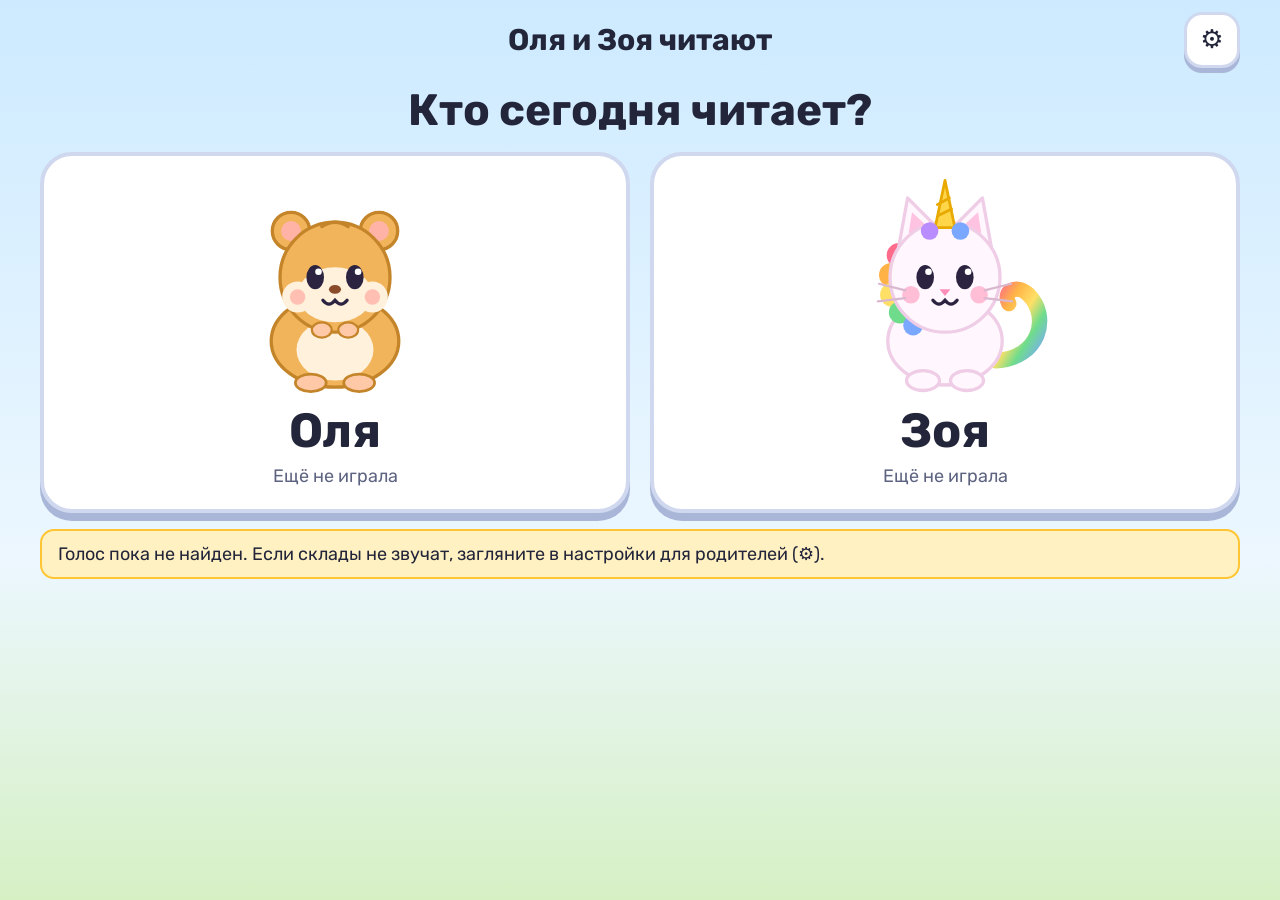
==== commit de01e061: "Switch all text to Rubik, fit long trains on phones Parents picked Rubik from a side-by-side sample " ====
--- a/index.html
+++ b/index.html
@@ -5,10 +5,14 @@
 <meta name="viewport" content="width=device-width, initial-scale=1, viewport-fit=cover">
 <meta name="theme-color" content="#cdeaff">
 <meta name="apple-mobile-web-app-capable" content="yes">
+<meta name="apple-mobile-web-app-title" content="Читаем">
+<link rel="manifest" href="manifest.webmanifest">
+<link rel="apple-touch-icon" href="icons/apple-touch-icon.png">
+<link rel="icon" href="icons/icon-192.png">
 <title>Оля и Зоя читают</title>
 <link rel="preconnect" href="https://fonts.googleapis.com">
 <link rel="preconnect" href="https://fonts.gstatic.com" crossorigin>
-<link rel="stylesheet" href="https://fonts.googleapis.com/css2?family=Andika:wght@400;700&family=Balsamiq+Sans:wght@400;700&display=swap">
+<link rel="stylesheet" href="https://fonts.googleapis.com/css2?family=Rubik:wght@400;500;600;700&display=swap">
 <link rel="stylesheet" href="css/game.css">
 </head>
 <body>
@@ -20,11 +24,18 @@
 <script src="js/store.js"></script>
 <script src="js/characters.js"></script>
 <script src="js/core.js"></script>
+<script src="js/cloud.js"></script>
 <script src="js/screen-home.js"></script>
 <script src="js/screen-play.js"></script>
 <script src="js/screen-check.js"></script>
 <script src="js/screen-extras.js"></script>
 <script src="js/screen-parents.js"></script>
 <script src="js/main.js"></script>
+<script>
+  // Установка на главный экран и игра без интернета (только для своего хостинга).
+  if ('serviceWorker' in navigator && (location.protocol === 'https:' || location.hostname === 'localhost')) {
+    window.addEventListener('load', function () { navigator.serviceWorker.register('sw.js').catch(function () {}); });
+  }
+</script>
 </body>
 </html>
--- a/css/game.css
+++ b/css/game.css
@@ -31,8 +31,8 @@
   --sand: #ecd7aa;
   --rail: #9c7a55;
   --wheel: #3a3f55;
-  --font-ui: 'Balsamiq Sans', 'Comic Sans MS', 'Chalkboard SE', 'Trebuchet MS', sans-serif;
-  --font-read: 'Andika', 'Trebuchet MS', Verdana, sans-serif;
+  --font-ui: 'Rubik', 'Trebuchet MS', 'Segoe UI', system-ui, sans-serif;
+  --font-read: 'Rubik', 'Trebuchet MS', 'Segoe UI', system-ui, sans-serif;
   --font-emoji: 'Apple Color Emoji', 'Segoe UI Emoji', 'Noto Color Emoji', sans-serif;
   --radius: 22px;
 }
@@ -664,11 +664,13 @@
 }
 .train { position: relative; display: flex; align-items: flex-end; gap: 6px; max-width: 100%; padding: 6px 6px 20px; }
 .train::after { content: ''; position: absolute; left: 0; right: 0; bottom: 4px; height: 6px; border-radius: 3px; background: var(--rail); }
-.loco { font-family: var(--font-emoji); font-size: clamp(54px, 11vmin, 96px); line-height: 1; transform: translateY(8px); }
+.loco { flex: none; font-family: var(--font-emoji); font-size: clamp(44px, 11vmin, 96px); line-height: 1; transform: translateY(8px); }
 .wagon {
   --wag: var(--pink);
   position: relative; box-sizing: border-box;
-  min-width: clamp(60px, 11vmin, 100px); height: clamp(60px, 11vmin, 96px); padding: 6px;
+  min-width: clamp(40px, min(11vmin, calc((100cqi - 90px) / var(--n, 4) - 6px)), 100px);
+  height: clamp(44px, min(11vmin, calc((100cqi - 90px) / var(--n, 4))), 96px);
+  padding: 5px;
   background: var(--wag); border-radius: 12px 12px 6px 6px; box-shadow: inset 0 -8px 0 rgba(0, 0, 0, .15);
   display: grid; place-items: center;
 }
@@ -685,7 +687,7 @@
 .wagon--c4 { --wag: var(--grape); }
 .wagon-slot { box-sizing: border-box; width: 100%; height: 100%; border-radius: 10px; border: 3px dashed rgba(255, 255, 255, .85); display: grid; place-items: center; }
 .wagon.is-full .wagon-slot { border-color: transparent; }
-.cube--wagon { font-size: clamp(22px, 4.6vmin, 42px); min-width: 1.3em; animation: pop .35s ease-out; }
+.cube--wagon { font-size: clamp(16px, min(4.6vmin, calc((100cqi - 90px) / var(--n, 4) / 2.4)), 42px); min-width: 1.3em; padding: .2em .12em .26em; animation: pop .35s ease-out; }
 .train.is-go { animation: trainGo 1.7s ease-in forwards; }
 .tray { display: flex; flex-wrap: wrap; gap: 12px; justify-content: center; }
 .cube--tray { font-size: clamp(28px, min(calc(80cqi / (var(--count, 4) * 2.3)), 9vh), 64px); }
@@ -833,3 +835,8 @@
   0%, 100% { filter: drop-shadow(0 3px 0 var(--paper)) drop-shadow(0 0 6px #ffd54a); }
   50% { filter: drop-shadow(0 3px 0 var(--paper)) drop-shadow(0 0 16px #ff8fd0); }
 }
+
+/* ---------- сохранение ---------- */
+.save-status { margin: 0; padding: 10px 14px; border-radius: 14px; background: var(--sky-low); border: 2px solid var(--edge); }
+.save-status--ok { background: #effaf2; border-color: var(--grass); }
+.save-status--warn { background: var(--sun-soft); border-color: var(--sun); }
